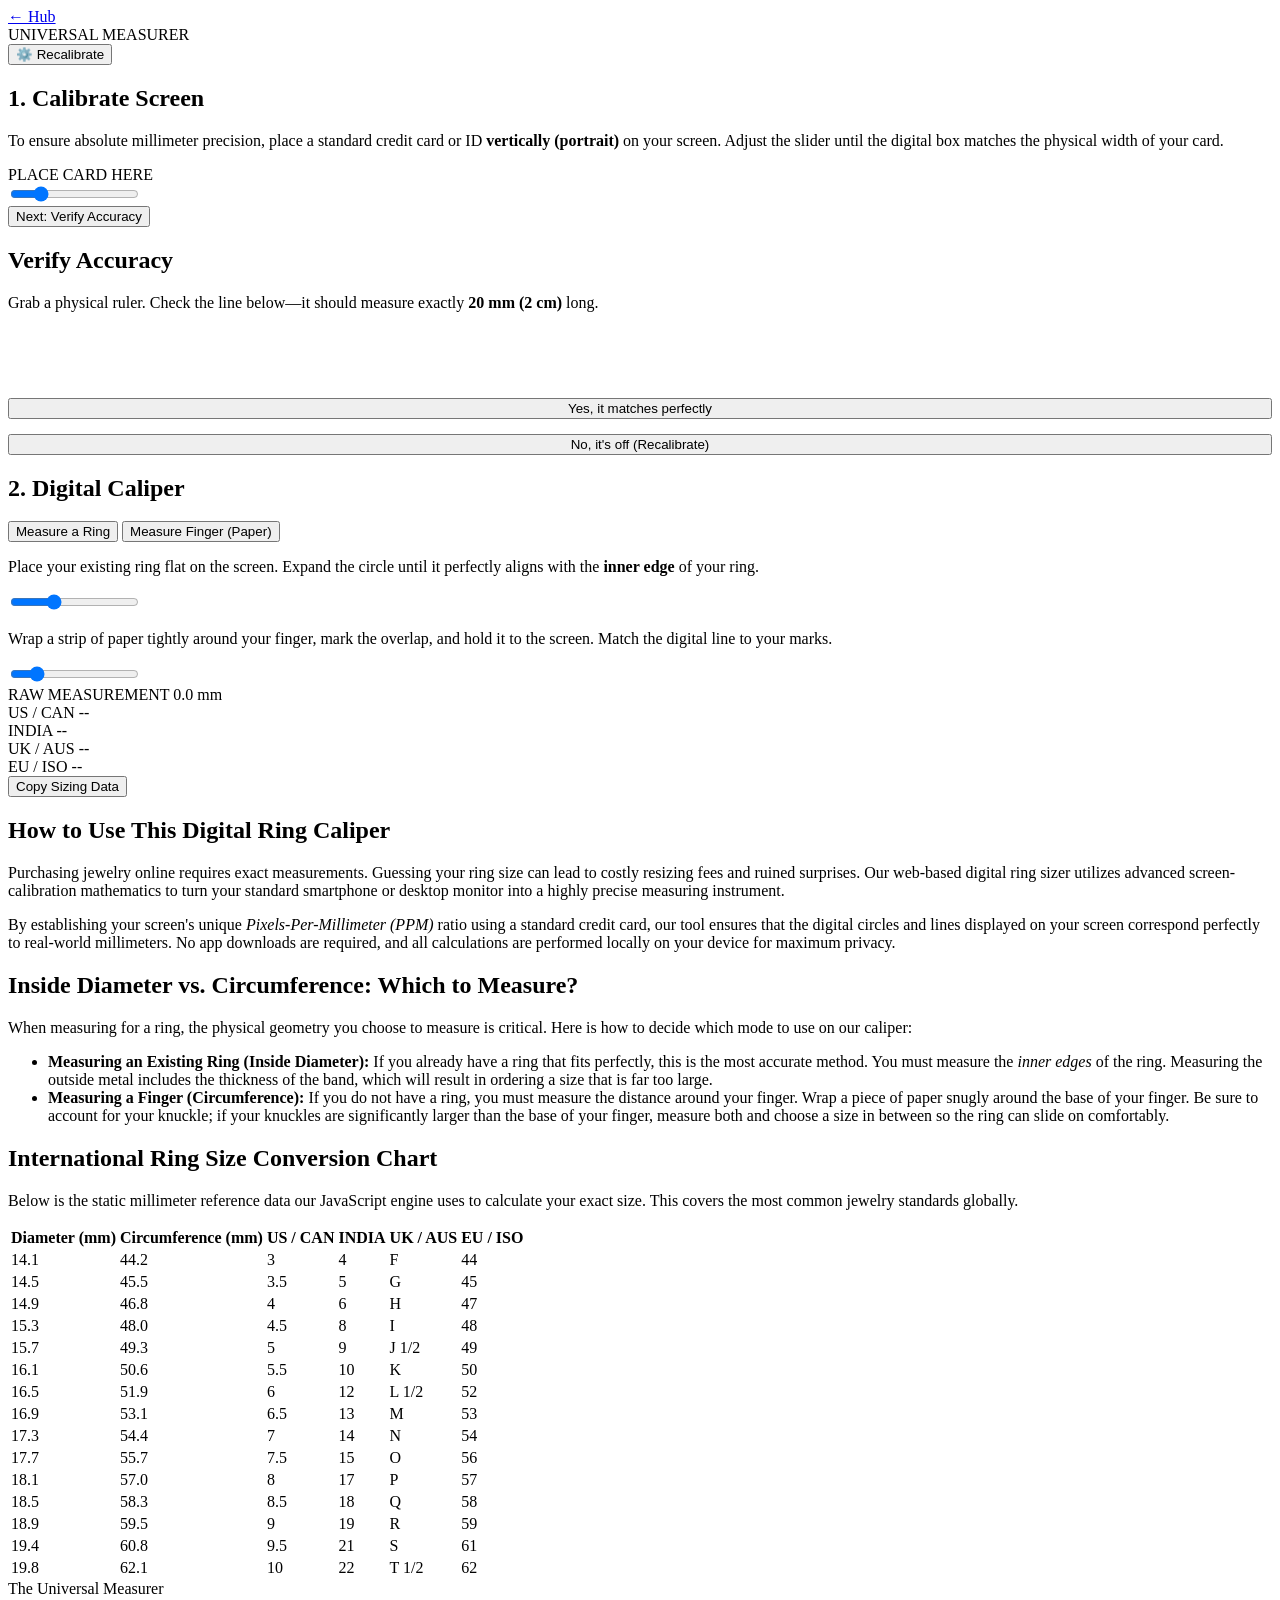
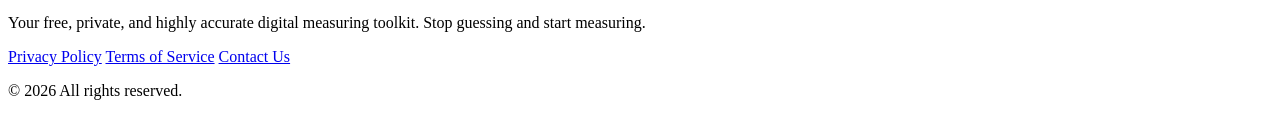
==== ringsizer/index.html @ 141aa98f "Add initial HTML structure for digital ring sizer" ====
<!DOCTYPE html>
<html lang="en">
<head>
    <meta charset="UTF-8">
    <meta name="viewport" content="width=device-width, initial-scale=1.0, maximum-scale=1.0, user-scalable=no">
    <title>Digital Ring Sizer | Precision Screen Caliper Tool</title>
    <meta name="description" content="Use our precise digital ring sizer to measure your exact ring size or finger circumference directly on your screen. Supports US, UK, EU, and India sizes.">
    <link rel="stylesheet" href="style.css">
</head>
<body>

       <header class="tool-header">
        <a href="../index.html" class="back-btn">
            <span class="arrow">&larr;</span> Hub
        </a>
        <div class="logo">UNIVERSAL MEASURER</div>
        <button id="btn-recalibrate" class="recalibrate-btn hidden">⚙️ Recalibrate</button>
    </header>


    <main>
        <section class="app-interface">
            <div class="app-container">
                
                <div id="step-calibration" class="tool-panel">
                    <h1 class="panel-title">1. Calibrate Screen</h1>
                    <p class="panel-instruction">To ensure absolute millimeter precision, place a standard credit card or ID <strong>vertically (portrait)</strong> on your screen. Adjust the slider until the digital box matches the physical width of your card.</p>
                    
                    <div class="calibration-zone">
                                                <div id="card-box" class="target-box vertical-card">
                            <div class="card-chip"></div>
                            <div class="card-text">PLACE CARD HERE</div>
                        </div>

                    </div>
                    
                    <div class="precision-slider-container">
                        <input type="range" id="calibrate-slider" class="precision-slider" min="100" max="600" value="200" aria-label="Calibrate screen scale">
                    </div>
                    
                    <button id="btn-to-verification" class="btn-graphite">Next: Verify Accuracy</button>
                </div>
                                <div id="step-verification" class="tool-panel hidden">
                    <h2 class="panel-title">Verify Accuracy</h2>
                    <p class="panel-instruction">Grab a physical ruler. Check the line below—it should measure exactly <strong>20 mm (2 cm)</strong> long.</p>
                    
                    <div class="calibration-zone" style="margin: 40px 0;">
                        <div id="verification-line" style="height: 6px; background-color: var(--primary-graphite); border-radius: 3px;"></div>
                    </div>
                    
                    <div style="display: flex; gap: 15px; flex-direction: column;">
                        <button id="btn-confirm-match" class="btn-graphite">Yes, it matches perfectly</button>
                        <button id="btn-recalibrate-now" class="btn-outline">No, it's off (Recalibrate)</button>
                    </div>
                </div>


                <div id="step-measurement" class="tool-panel hidden">
                    <h2 class="panel-title">2. Digital Caliper</h2>
                    
                    <div class="mode-toggles">
                        <button class="toggle-btn active" data-mode="ring">Measure a Ring</button>
                        <button class="toggle-btn" data-mode="paper">Measure Finger (Paper)</button>
                    </div>

                    <div id="mode-ring" class="measure-zone">
                        <p class="panel-instruction">Place your existing ring flat on the screen. Expand the circle until it perfectly aligns with the <strong>inner edge</strong> of your ring.</p>
                        <div id="ring-circle" class="target-circle"></div>
                        <div class="precision-slider-container">
                            <input type="range" id="ring-slider" class="precision-slider" min="30" max="250" value="100" aria-label="Adjust ring diameter">
                        </div>
                    </div>

                    <div id="mode-paper" class="measure-zone hidden">
                        <p class="panel-instruction">Wrap a strip of paper tightly around your finger, mark the overlap, and hold it to the screen. Match the digital line to your marks.</p>
                        <div id="paper-line" class="target-line"></div>
                        <div class="precision-slider-container">
                            <input type="range" id="paper-slider" class="precision-slider" min="100" max="400" value="150" aria-label="Adjust paper length">
                        </div>
                    </div>

                    <div class="digital-readout">
                        <div class="readout-header">
                            <span class="readout-label">RAW MEASUREMENT</span>
                            <span id="raw-measurement" class="readout-value mono-text">0.0 mm</span>
                        </div>
                        
                        <div class="readout-grid">
                            <div class="readout-item">
                                <span class="loc-label">US / CAN</span>
                                <span id="res-us" class="size-value mono-text">--</span>
                            </div>
                            <div class="readout-item">
                                <span class="loc-label">INDIA</span>
                                <span id="res-in" class="size-value mono-text">--</span>
                            </div>
                            <div class="readout-item">
                                <span class="loc-label">UK / AUS</span>
                                <span id="res-uk" class="size-value mono-text">--</span>
                            </div>
                            <div class="readout-item">
                                <span class="loc-label">EU / ISO</span>
                                <span id="res-eu" class="size-value mono-text">--</span>
                            </div>
                        </div>
                        
                        <button id="share-btn" class="btn-outline">Copy Sizing Data</button>
                    </div>
                </div>
            </div>
        </section>

        <section class="seo-content-section">
            <div class="content-wrapper">
                
                <article class="guide-article">
                    <h2>How to Use This Digital Ring Caliper</h2>
                    <p>Purchasing jewelry online requires exact measurements. Guessing your ring size can lead to costly resizing fees and ruined surprises. Our web-based digital ring sizer utilizes advanced screen-calibration mathematics to turn your standard smartphone or desktop monitor into a highly precise measuring instrument.</p>
                    <p>By establishing your screen's unique <em>Pixels-Per-Millimeter (PPM)</em> ratio using a standard credit card, our tool ensures that the digital circles and lines displayed on your screen correspond perfectly to real-world millimeters. No app downloads are required, and all calculations are performed locally on your device for maximum privacy.</p>
                </article>

                <article class="guide-article">
                    <h2>Inside Diameter vs. Circumference: Which to Measure?</h2>
                    <p>When measuring for a ring, the physical geometry you choose to measure is critical. Here is how to decide which mode to use on our caliper:</p>
                    <ul>
                        <li><strong>Measuring an Existing Ring (Inside Diameter):</strong> If you already have a ring that fits perfectly, this is the most accurate method. You must measure the <em>inner edges</em> of the ring. Measuring the outside metal includes the thickness of the band, which will result in ordering a size that is far too large.</li>
                        <li><strong>Measuring a Finger (Circumference):</strong> If you do not have a ring, you must measure the distance around your finger. Wrap a piece of paper snugly around the base of your finger. Be sure to account for your knuckle; if your knuckles are significantly larger than the base of your finger, measure both and choose a size in between so the ring can slide on comfortably.</li>
                    </ul>
                </article>

                <article class="guide-article table-article">
                    <h2>International Ring Size Conversion Chart</h2>
                    <p>Below is the static millimeter reference data our JavaScript engine uses to calculate your exact size. This covers the most common jewelry standards globally.</p>
                    
                    <div class="table-responsive">
                        <table class="data-table">
                            <thead>
                                <tr>
                                    <th>Diameter (mm)</th>
                                    <th>Circumference (mm)</th>
                                    <th>US / CAN</th>
                                    <th>INDIA</th>
                                    <th>UK / AUS</th>
                                    <th>EU / ISO</th>
                                </tr>
                            </thead>
                            <tbody>
                                <tr><td>14.1</td><td>44.2</td><td>3</td><td>4</td><td>F</td><td>44</td></tr>
                                <tr><td>14.5</td><td>45.5</td><td>3.5</td><td>5</td><td>G</td><td>45</td></tr>
                                <tr><td>14.9</td><td>46.8</td><td>4</td><td>6</td><td>H</td><td>47</td></tr>
                                <tr><td>15.3</td><td>48.0</td><td>4.5</td><td>8</td><td>I</td><td>48</td></tr>
                                <tr><td>15.7</td><td>49.3</td><td>5</td><td>9</td><td>J 1/2</td><td>49</td></tr>
                                <tr><td>16.1</td><td>50.6</td><td>5.5</td><td>10</td><td>K</td><td>50</td></tr>
                                <tr><td>16.5</td><td>51.9</td><td>6</td><td>12</td><td>L 1/2</td><td>52</td></tr>
                                <tr><td>16.9</td><td>53.1</td><td>6.5</td><td>13</td><td>M</td><td>53</td></tr>
                                <tr><td>17.3</td><td>54.4</td><td>7</td><td>14</td><td>N</td><td>54</td></tr>
                                <tr><td>17.7</td><td>55.7</td><td>7.5</td><td>15</td><td>O</td><td>56</td></tr>
                                <tr><td>18.1</td><td>57.0</td><td>8</td><td>17</td><td>P</td><td>57</td></tr>
                                <tr><td>18.5</td><td>58.3</td><td>8.5</td><td>18</td><td>Q</td><td>58</td></tr>
                                <tr><td>18.9</td><td>59.5</td><td>9</td><td>19</td><td>R</td><td>59</td></tr>
                                <tr><td>19.4</td><td>60.8</td><td>9.5</td><td>21</td><td>S</td><td>61</td></tr>
                                <tr><td>19.8</td><td>62.1</td><td>10</td><td>22</td><td>T 1/2</td><td>62</td></tr>
                            </tbody>
                        </table>
                    </div>
                </article>

            </div>
        </section>
    </main>
     <footer class="site-footer">
        <div class="footer-content">
            <div class="footer-brand">The Universal Measurer</div>
            <p>Your free, private, and highly accurate digital measuring toolkit. Stop guessing and start measuring.</p>
            <div class="footer-links">
                <a href="#">Privacy Policy</a>
                <a href="#">Terms of Service</a>
                <a href="#">Contact Us</a>
            </div>
            <p class="copyright">&copy; 2026 All rights reserved.</p>
        </div>
    </footer>

    <script src="script.js"></script>
</body>
</html>
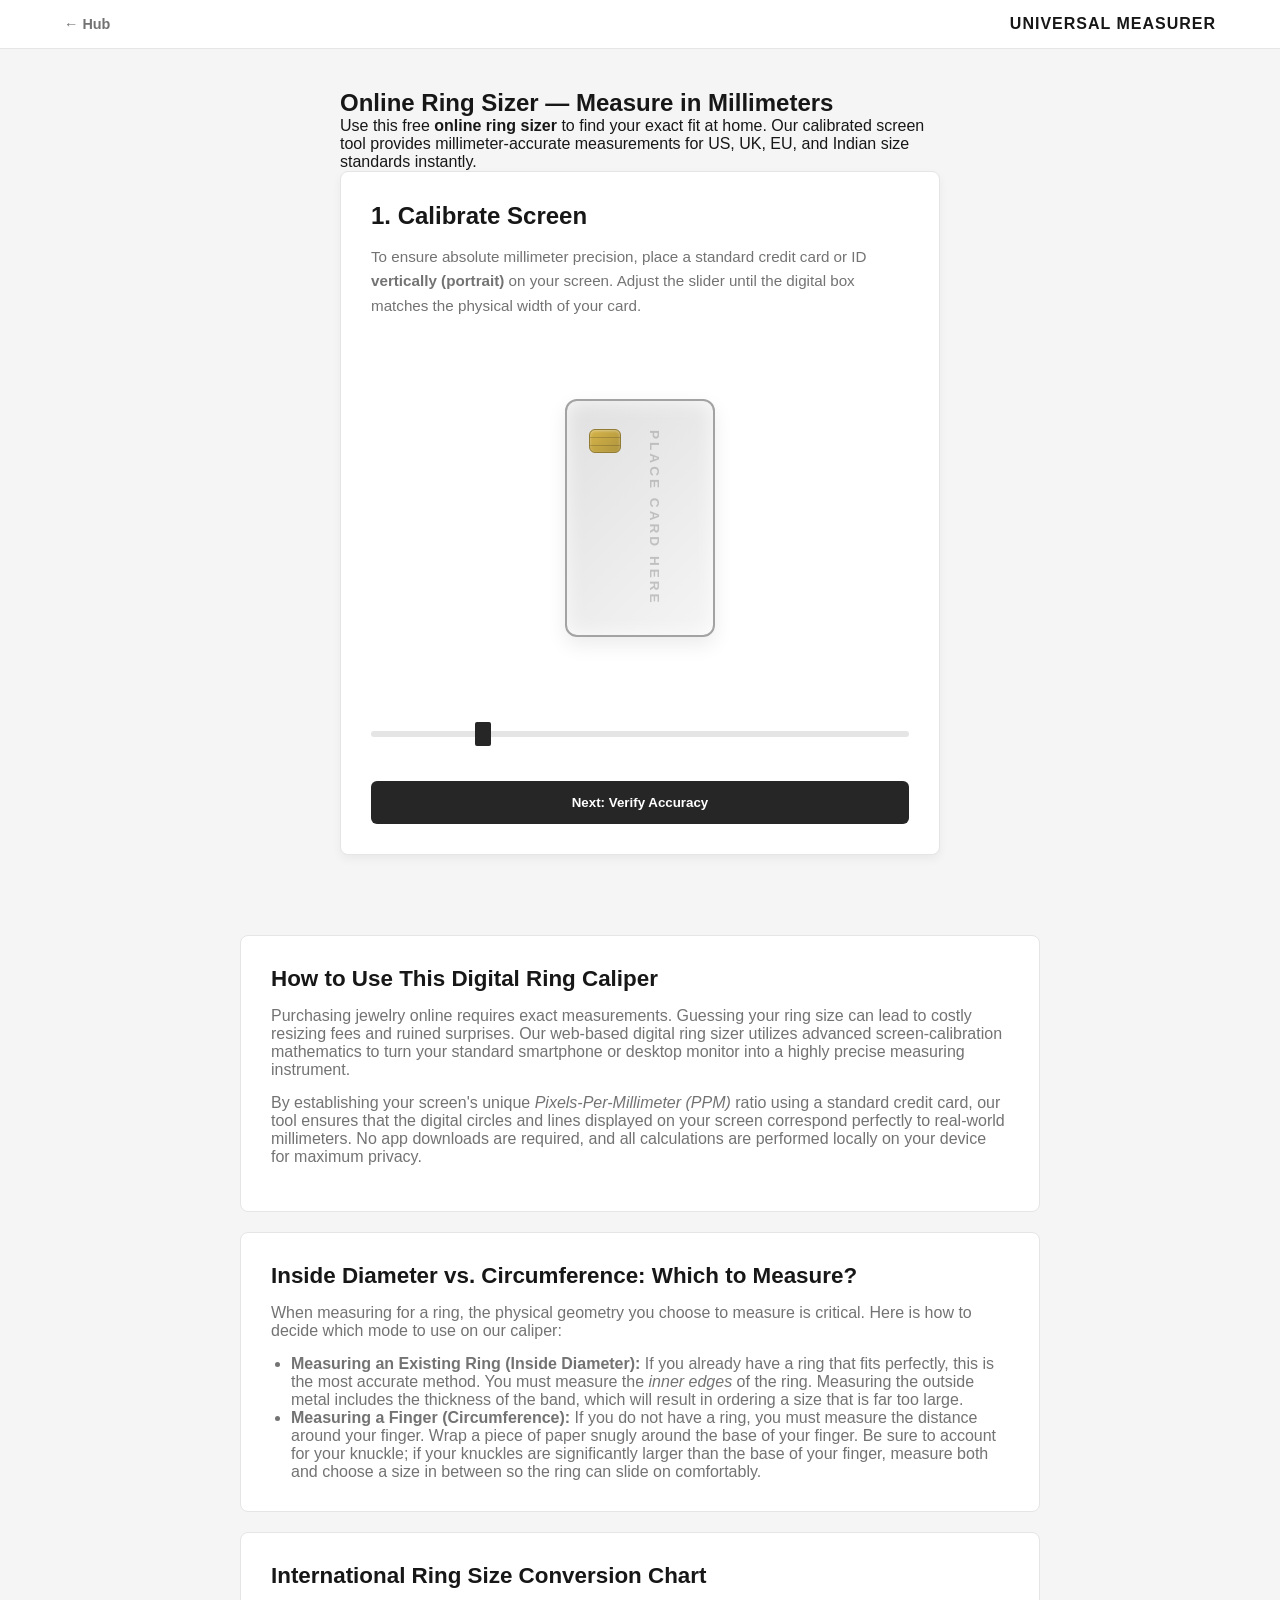
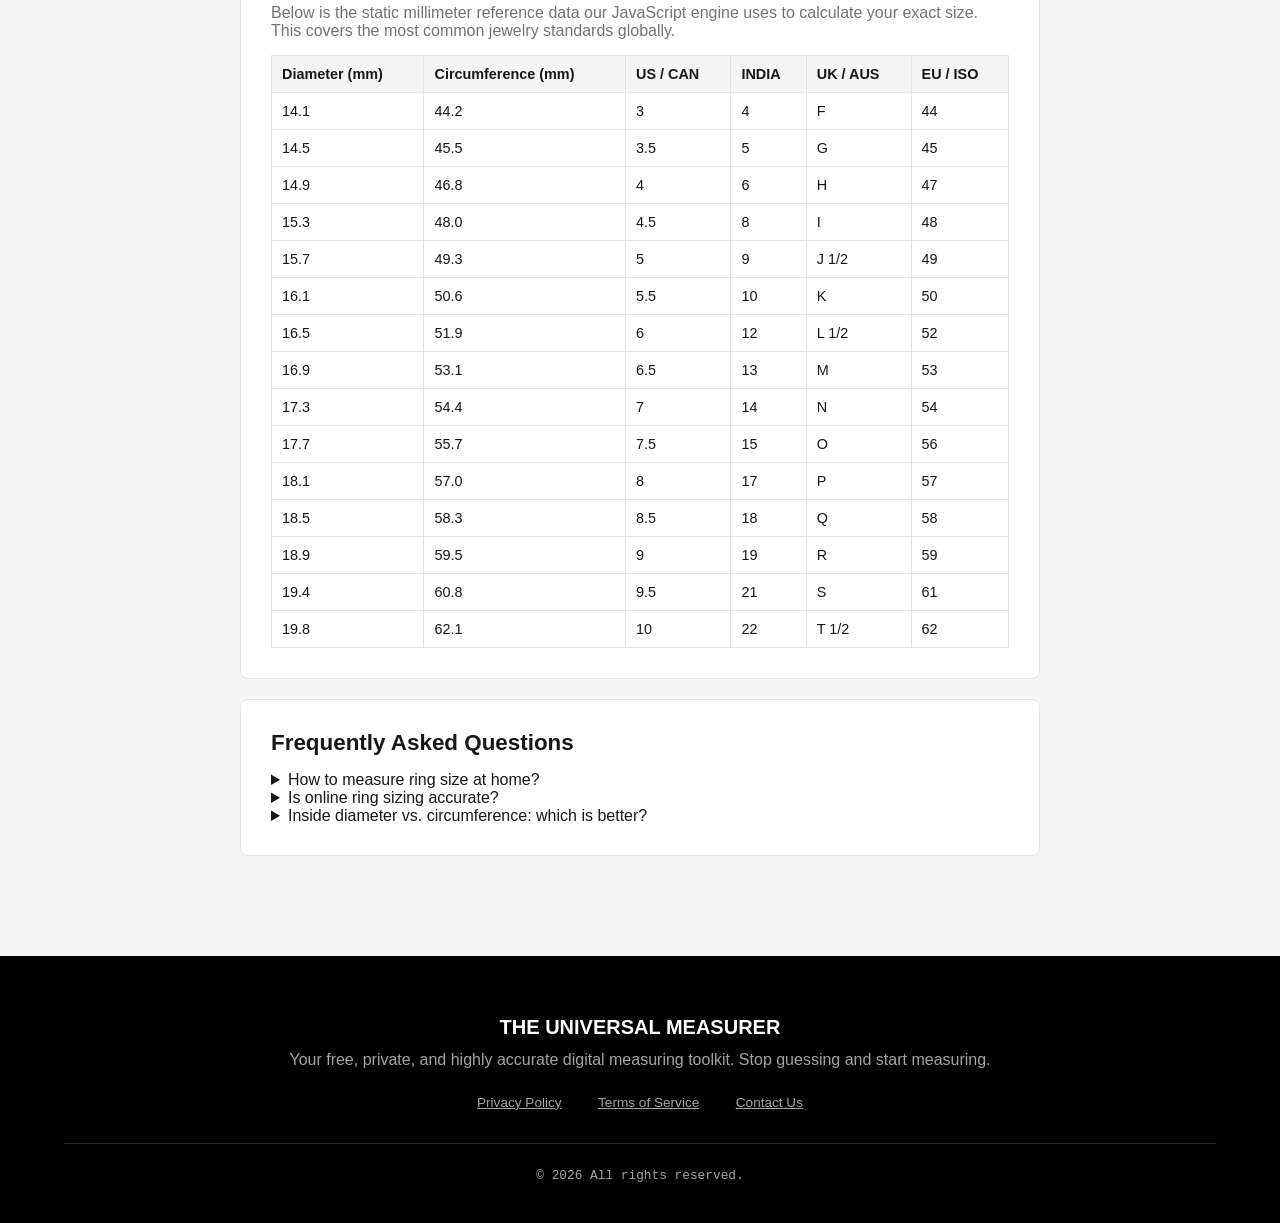
==== commit 1aaae83c: "Update index.html" ====
--- a/ringsizer/index.html
+++ b/ringsizer/index.html
@@ -5,7 +5,52 @@
     <meta name="viewport" content="width=device-width, initial-scale=1.0, maximum-scale=1.0, user-scalable=no">
     <title>Digital Ring Sizer | Precision Screen Caliper Tool</title>
     <meta name="description" content="Use our precise digital ring sizer to measure your exact ring size or finger circumference directly on your screen. Supports US, UK, EU, and India sizes.">
+    <link rel="canonical" href="https://universalsizer.vercel.app/ringsizer/">
+
     <link rel="stylesheet" href="style.css">
+      <script type="application/ld+json">
+    [
+      {
+        "@context": "https://schema.org",
+        "@type": "WebApplication",
+        "name": "Digital Ring Sizer",
+        "url": "https://universalsizer.vercel.app/ringsizer/",
+        "description": "Professional-grade digital/Online ring sizer and conversion tool. Measure diameter and circumference with screen calibration.",
+        "applicationCategory": "UtilitiesApplication",
+        "operatingSystem": "All"
+      },
+      {
+        "@context": "https://schema.org",
+        "@type": "FAQPage",
+        "mainEntity": [
+          {
+            "@type": "Question",
+            "name": "How to measure ring size at home?",
+            "acceptedAnswer": {
+              "@type": "Answer",
+              "text": "The most accurate way to measure at home is using a digital screen sizer. Calibrate your screen with a standard card to ensure 1:1 scale, then align an existing ring with the digital circle to find your inside diameter or use a paper strip to measure circumference."
+            }
+          },
+          {
+            "@type": "Question",
+            "name": "Is online ring sizing accurate?",
+            "acceptedAnswer": {
+              "@type": "Answer",
+              "text": "Yes, provided the screen is correctly calibrated. Our tool uses a physical reference (like a credit card) to calculate your screen's exact pixels-per-millimeter, ensuring digital measurements match real-world dimensions with high precision."
+            }
+          },
+          {
+            "@type": "Question",
+            "name": "Inside diameter vs. circumference: which is better?",
+            "acceptedAnswer": {
+              "@type": "Answer",
+              "text": "Inside diameter is generally more accurate if you have a ring that already fits well. Circumference (measuring the finger with paper) is a great alternative but requires a very tight wrap to avoid overestimating the size."
+            }
+          }
+        ]
+      }
+    ]
+    </script>
 </head>
 <body>
 
@@ -18,12 +63,17 @@
     </header>
 
 
-    <main>
-        <section class="app-interface">
-            <div class="app-container">
-                
-                <div id="step-calibration" class="tool-panel">
-                    <h1 class="panel-title">1. Calibrate Screen</h1>
+   <main>
+    <section class="app-interface">
+        <div class="app-container">
+            <h1 class="main-app-title">Online Ring Sizer — Measure in Millimeters</h1>
+            <p class="app-intro-text">
+    Use this free <strong>online ring sizer</strong> to find your exact fit at home. Our calibrated screen tool provides millimeter-accurate measurements for US, UK, EU, and Indian size standards instantly.
+</p>
+
+            <div id="step-calibration" class="tool-panel">
+                <h2 class="panel-title">1. Calibrate Screen</h2>
+
                     <p class="panel-instruction">To ensure absolute millimeter precision, place a standard credit card or ID <strong>vertically (portrait)</strong> on your screen. Adjust the slider until the digital box matches the physical width of your card.</p>
                     
                     <div class="calibration-zone">
@@ -164,6 +214,39 @@
                         </table>
                     </div>
                 </article>
+<article class="guide-article">
+    <h2>Frequently Asked Questions</h2>
+    <div class="faq-accordion">
+        
+        <div class="faq-item">
+            <details>
+                <summary>How to measure ring size at home?</summary>
+                <div class="faq-content">
+                    <p>The most accurate way to measure at home is using a digital screen sizer. Calibrate your screen with a standard card to ensure 1:1 scale, then align an existing ring with the digital circle to find your inside diameter or use a paper strip to measure circumference.</p>
+                </div>
+            </details>
+        </div>
+
+        <div class="faq-item">
+            <details>
+                <summary>Is online ring sizing accurate?</summary>
+                <div class="faq-content">
+                    <p>Yes, provided the screen is correctly calibrated. Our tool uses a physical reference (like a credit card) to calculate your screen's exact pixels-per-millimeter, ensuring digital measurements match real-world dimensions with high precision.</p>
+                </div>
+            </details>
+        </div>
+
+        <div class="faq-item">
+            <details>
+                <summary>Inside diameter vs. circumference: which is better?</summary>
+                <div class="faq-content">
+                    <p>Inside diameter is generally more accurate if you have a ring that already fits well. Circumference (measuring the finger with paper) is a great alternative but requires a very tight wrap to avoid overestimating the size.</p>
+                </div>
+            </details>
+        </div>
+
+    </div>
+</article>
 
             </div>
         </section>
@@ -182,5 +265,24 @@
     </footer>
 
     <script src="script.js"></script>
+  <script>
+// Prevent pinch-zoom on iOS Safari
+document.addEventListener('touchstart', function (event) {
+    if (event.touches.length > 1) {
+        event.preventDefault();
+    }
+}, { passive: false });
+
+// Prevent double-tap to zoom on iOS Safari
+let lastTouchEnd = 0;
+document.addEventListener('touchend', function (event) {
+    const now = (new Date()).getTime();
+    if (now - lastTouchEnd <= 300) {
+        event.preventDefault();
+    }
+    lastTouchEnd = now;
+}, false);
+</script>
+
 </body>
 </html>
--- a/ringsizer/style.css
+++ b/ringsizer/style.css
@@ -0,0 +1,181 @@
+/* ==========================================================================
+   RING SIZER - PRECISION THEME CSS
+   ========================================================================== */
+:root {
+    --bg-main: #f5f5f5;
+    --bg-panel: #ffffff;
+    --text-main: #171717;
+    --text-muted: #737373;
+    --primary-graphite: #262626;
+    --border-ui: #e5e5e5;
+    --font-ui: 'Inter', -apple-system, sans-serif;
+    --font-mono: 'Roboto Mono', 'Courier New', monospace;
+}
+
+* { margin: 0; padding: 0; box-sizing: border-box; }
+body { font-family: var(--font-ui); background-color: var(--bg-main); color: var(--text-main); }
+.hidden { display: none !important; }
+
+/* HEADER */
+.tool-header {
+    background: var(--bg-panel);
+    display: flex;
+    justify-content: space-between;
+    align-items: center;
+    padding: 15px 5%;
+    border-bottom: 1px solid var(--border-ui);
+    position: sticky; top: 0; z-index: 100;
+}
+.back-btn { color: var(--text-muted); text-decoration: none; font-weight: 600; font-size: 0.9rem; }
+.logo { font-weight: 800; font-size: 1rem; letter-spacing: 1px; }
+.recalibrate-btn { background: none; border: none; color: var(--text-muted); cursor: pointer; font-weight: 600; font-size: 0.85rem; }
+
+/* ==========================================================================
+   FOOTER
+   ========================================================================== */
+.site-footer {
+    background-color: #000000;
+    color: #a3a3a3;
+    text-align: center;
+    padding: 60px 5% 40px;
+}
+
+.footer-brand {
+    font-weight: 800;
+    font-size: 1.25rem;
+    text-transform: uppercase;
+    color: #ffffff;
+    margin-bottom: 12px;
+}
+
+.footer-links {
+    margin: 24px 0;
+}
+
+.footer-links a {
+    color: #a3a3a3;
+    margin: 0 16px;
+    font-size: 0.85rem;
+}
+
+.footer-links a:hover {
+    color: #ffffff;
+}
+
+.copyright {
+    font-size: 0.8rem;
+    font-family: var(--font-mono);
+    margin-top: 32px;
+    border-top: 1px solid #262626;
+    padding-top: 24px;
+}
+
+/* PANELS */
+.app-interface { padding: 40px 5%; }
+.app-container { max-width: 600px; margin: 0 auto; }
+.tool-panel { background: var(--bg-panel); padding: 30px; border-radius: 8px; border: 1px solid var(--border-ui); box-shadow: 0 4px 10px rgba(0,0,0,0.05); }
+.panel-title { font-size: 1.5rem; margin-bottom: 15px; font-weight: 700; }
+.panel-instruction { color: var(--text-muted); font-size: 0.95rem; margin-bottom: 25px; line-height: 1.6; }
+
+/* CALIBRATION ZONE (Strict Portrait Lock) */
+.calibration-zone { 
+    display: flex; 
+    justify-content: center; 
+    align-items: center;
+    margin-bottom: 30px; 
+    min-height: 350px; /* Gives the card room to grow */
+}
+
+/* The mathematically locked vertical card */
+.vertical-card { 
+    width: 150px; /* Base width, controlled by slider */
+    aspect-ratio: 53.98 / 85.6; /* PERFECT PHYSICAL RATIO */
+    background: linear-gradient(135deg, #e0e0e0 0%, #f5f5f5 100%);
+    border: 2px solid #a3a3a3; 
+    border-radius: 12px; 
+    position: relative;
+    transition: width 0.05s ease-out; 
+    box-shadow: inset 0 0 20px rgba(255,255,255,0.8), 0 8px 20px rgba(0,0,0,0.08);
+    display: flex;
+    align-items: center;
+    justify-content: center;
+}
+
+/* The Gold Chip Visual Cue */
+.card-chip {
+    position: absolute;
+    top: 12%; 
+    left: 15%;
+    width: 22%;
+    aspect-ratio: 4 / 3;
+    background: linear-gradient(135deg, #d4af37 0%, #aa8c2c 100%);
+    border-radius: 6px;
+    border: 1px solid #8a7020;
+    opacity: 0.9;
+    box-shadow: inset 0 1px 3px rgba(255,255,255,0.4);
+}
+
+/* Lines on the chip for realism */
+.card-chip::before, .card-chip::after {
+    content: '';
+    position: absolute;
+    width: 100%;
+    height: 1px;
+    background: rgba(0,0,0,0.2);
+    left: 0;
+}
+.card-chip::before { top: 33%; }
+.card-chip::after { top: 66%; }
+
+/* Vertical watermark text */
+.card-text {
+    writing-mode: vertical-rl;
+    text-orientation: mixed;
+    color: #a3a3a3;
+    font-size: 0.85rem;
+    font-weight: 700;
+    letter-spacing: 3px;
+    opacity: 0.6;
+    margin-left: 20%;
+}
+
+/* MEASURE ZONE */
+.measure-zone { display: flex; flex-direction: column; align-items: center; margin-bottom: 30px; }
+.target-circle { border: 2px solid var(--primary-graphite); border-radius: 50%; margin: 20px 0; transition: width 0.1s, height 0.1s; }
+.target-line { height: 4px; background-color: var(--primary-graphite); margin: 40px 0; transition: width 0.1s; border-radius: 2px; }
+
+/* BUTTONS & TOGGLES */
+.btn-graphite { width: 100%; padding: 14px; background: var(--primary-graphite); color: white; border: none; border-radius: 6px; font-weight: 700; cursor: pointer; margin-top: 10px; }
+.mode-toggles { display: flex; gap: 10px; margin-bottom: 25px; }
+.toggle-btn { flex: 1; padding: 10px; background: var(--bg-main); border: 1px solid var(--border-ui); border-radius: 6px; cursor: pointer; font-weight: 600; color: var(--text-muted); }
+.toggle-btn.active { background: var(--primary-graphite); color: white; border-color: var(--primary-graphite); }
+
+/* PRECISION SLIDERS */
+.precision-slider-container { width: 100%; margin: 20px 0 30px; }
+.precision-slider { -webkit-appearance: none; width: 100%; height: 6px; background: var(--border-ui); border-radius: 3px; outline: none; }
+.precision-slider::-webkit-slider-thumb { -webkit-appearance: none; appearance: none; width: 16px; height: 24px; background: var(--primary-graphite); cursor: pointer; border-radius: 2px; }
+
+/* DIGITAL READOUT */
+.digital-readout { background: var(--bg-main); border: 1px solid var(--border-ui); border-radius: 6px; padding: 20px; }
+.readout-header { display: flex; justify-content: space-between; border-bottom: 1px solid var(--border-ui); padding-bottom: 15px; margin-bottom: 15px; }
+.readout-label { font-weight: 700; font-size: 0.8rem; color: var(--text-muted); letter-spacing: 1px; }
+.mono-text { font-family: var(--font-mono); font-weight: 700; color: var(--primary-graphite); }
+#raw-measurement { font-size: 1.2rem; }
+.readout-grid { display: grid; grid-template-columns: 1fr 1fr; gap: 15px; margin-bottom: 20px; }
+.readout-item { display: flex; justify-content: space-between; align-items: center; background: var(--bg-panel); padding: 10px 15px; border-radius: 4px; border: 1px solid var(--border-ui); }
+.loc-label { font-size: 0.75rem; font-weight: 700; color: var(--text-muted); }
+.size-value { font-size: 1.1rem; }
+.btn-outline { width: 100%; padding: 12px; background: transparent; color: var(--primary-graphite); border: 1px solid var(--primary-graphite); border-radius: 6px; font-weight: 700; cursor: pointer; }
+
+/* SEO CONTENT */
+.seo-content-section { padding: 40px 5% 80px; }
+.content-wrapper { max-width: 800px; margin: 0 auto; }
+.guide-article { background: var(--bg-panel); padding: 30px; border-radius: 8px; border: 1px solid var(--border-ui); margin-bottom: 20px; }
+.guide-article h2 { font-size: 1.4rem; margin-bottom: 15px; }
+.guide-article p { color: var(--text-muted); margin-bottom: 15px; }
+.guide-article ul { margin-left: 20px; color: var(--text-muted); }
+.data-table { width: 100%; border-collapse: collapse; margin-top: 15px; font-size: 0.9rem; }
+.data-table th, .data-table td { border: 1px solid var(--border-ui); padding: 10px; text-align: left; }
+.data-table th { background: var(--bg-main); font-weight: 700; }
+
+
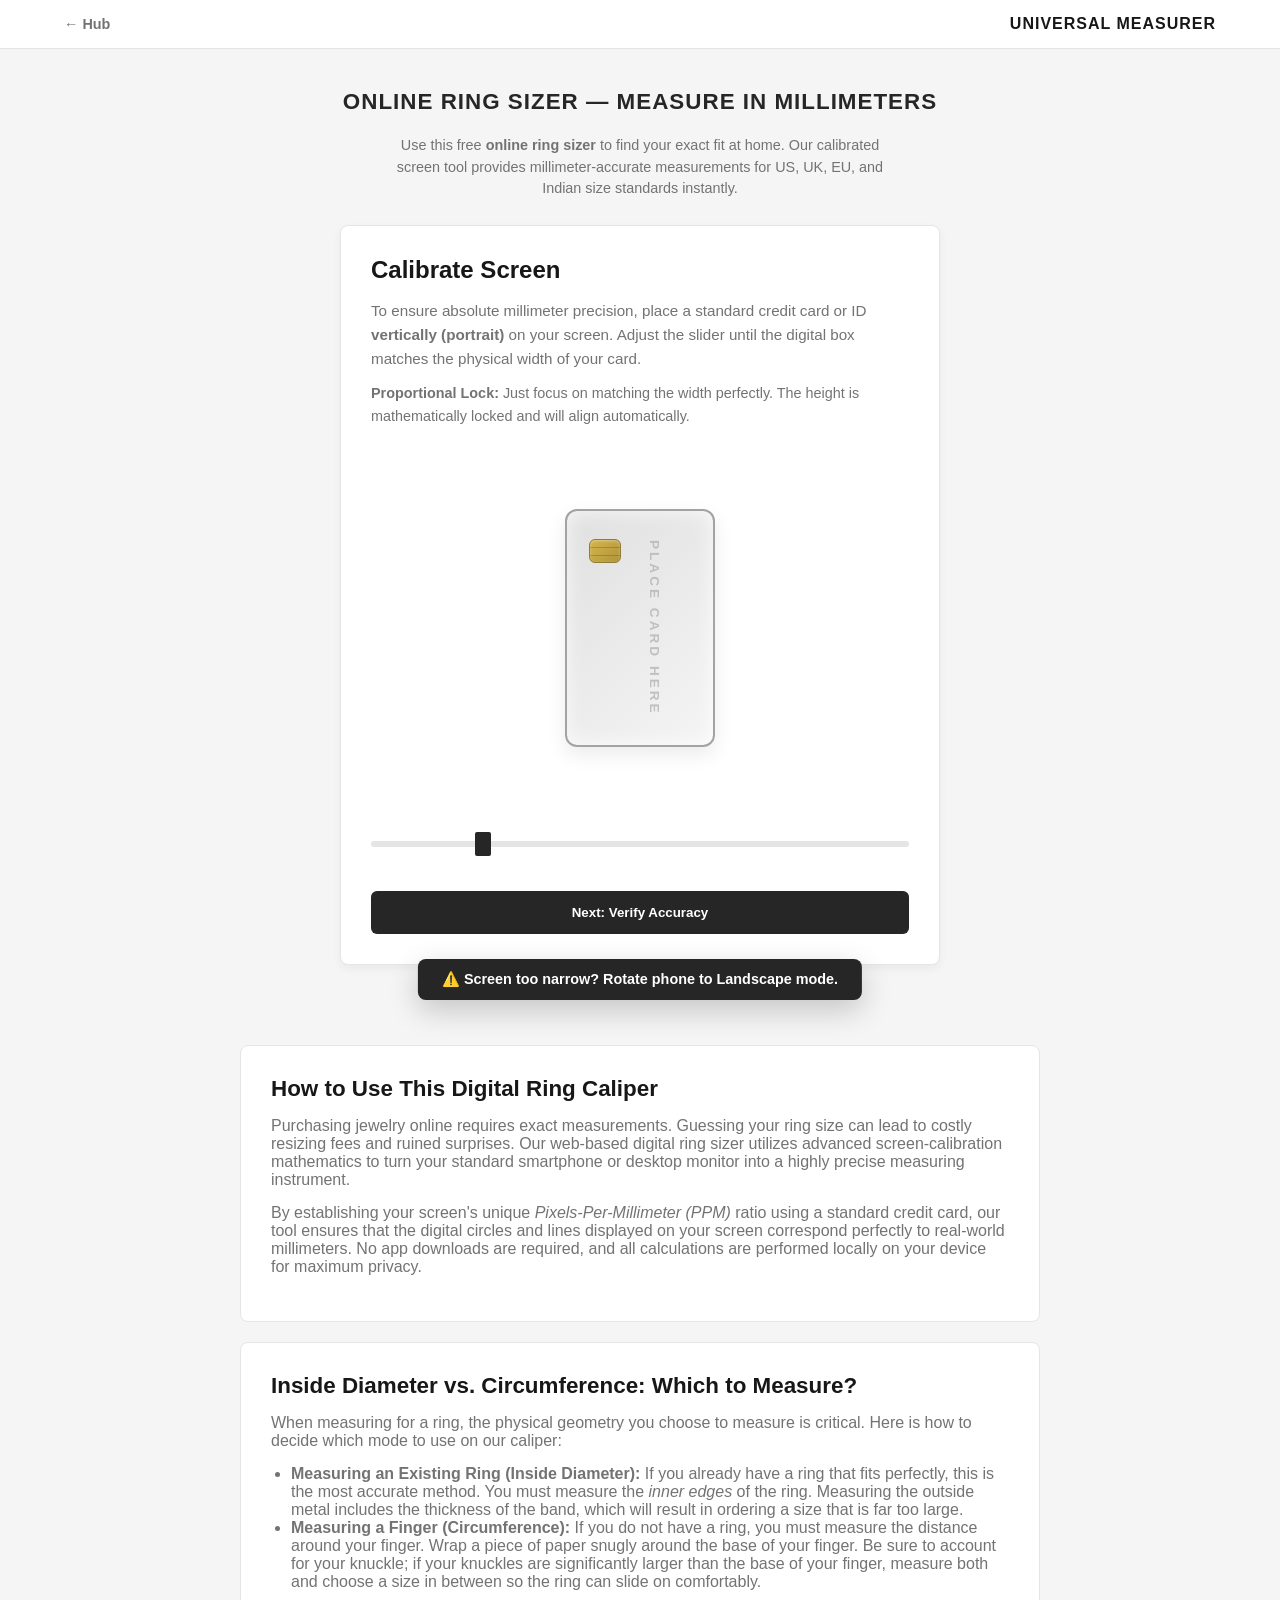
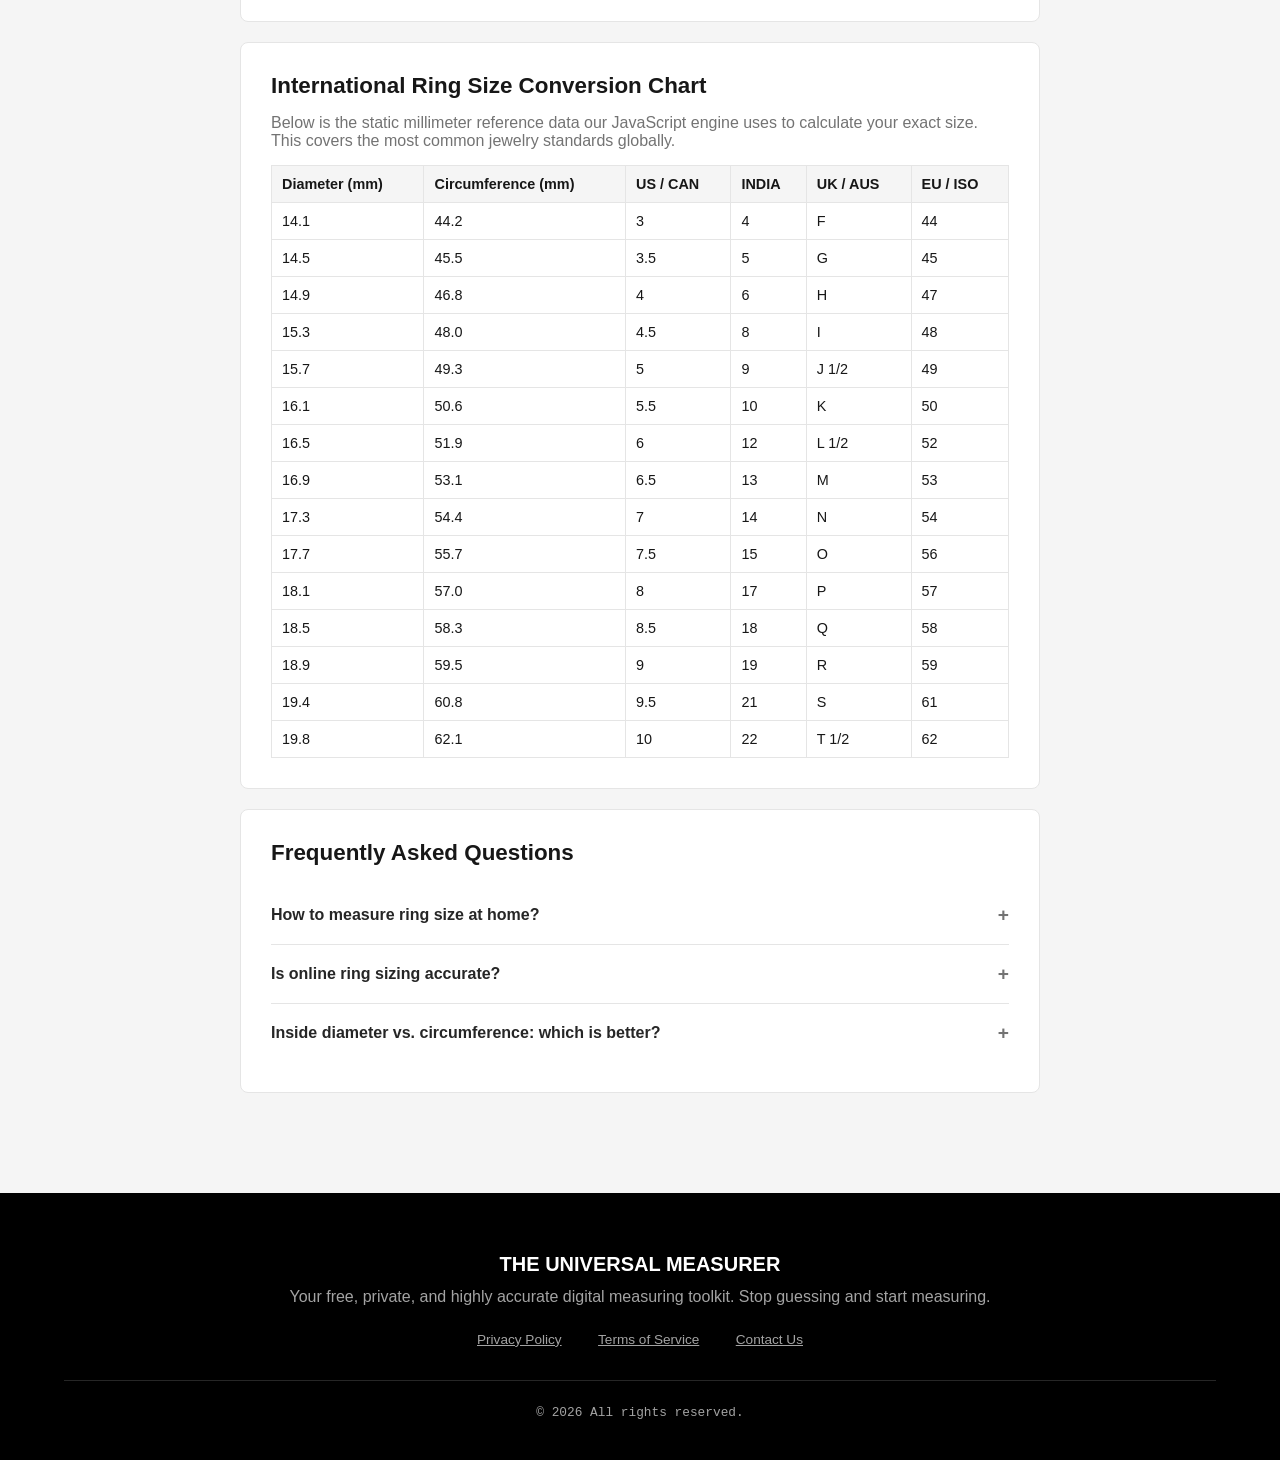
==== commit 56473f27: "Add files via upload" ====
--- a/ringsizer/index.html
+++ b/ringsizer/index.html
@@ -72,10 +72,11 @@
 </p>
 
             <div id="step-calibration" class="tool-panel">
-                <h2 class="panel-title">1. Calibrate Screen</h2>
+                <h2 class="panel-title"> Calibrate Screen</h2>
 
                     <p class="panel-instruction">To ensure absolute millimeter precision, place a standard credit card or ID <strong>vertically (portrait)</strong> on your screen. Adjust the slider until the digital box matches the physical width of your card.</p>
-                    
+ <p class="panel-instruction" style="font-size: 0.9rem; margin-top: -15px;"><strong>Proportional Lock:</strong> Just focus on matching the width perfectly. The height is mathematically locked and will align automatically.</p>
+   
                     <div class="calibration-zone">
                                                 <div id="card-box" class="target-box vertical-card">
                             <div class="card-chip"></div>
@@ -85,8 +86,8 @@
                     </div>
                     
                     <div class="precision-slider-container">
-                        <input type="range" id="calibrate-slider" class="precision-slider" min="100" max="600" value="200" aria-label="Calibrate screen scale">
-                    </div>
+                        <input type="range" id="calibrate-slider" class="precision-slider" min="100" max="600" step="0.1" value="200" aria-label="Calibrate screen scale">
+                </div>
                     
                     <button id="btn-to-verification" class="btn-graphite">Next: Verify Accuracy</button>
                 </div>
@@ -106,7 +107,7 @@
 
 
                 <div id="step-measurement" class="tool-panel hidden">
-                    <h2 class="panel-title">2. Digital Caliper</h2>
+                    <h2 class="panel-title"> Digital Caliper</h2>
                     
                     <div class="mode-toggles">
                         <button class="toggle-btn active" data-mode="ring">Measure a Ring</button>
@@ -115,17 +116,25 @@
 
                     <div id="mode-ring" class="measure-zone">
                         <p class="panel-instruction">Place your existing ring flat on the screen. Expand the circle until it perfectly aligns with the <strong>inner edge</strong> of your ring.</p>
+                      <div class="pro-tip">
+        <strong>Precision Tip:</strong> Close one eye and look <em>straight down</em> from directly above the ring. Looking at an angle through the phone's glass will distort the alignment.
+    </div>
                         <div id="ring-circle" class="target-circle"></div>
-                        <div class="precision-slider-container">
-                            <input type="range" id="ring-slider" class="precision-slider" min="30" max="250" value="100" aria-label="Adjust ring diameter">
-                        </div>
-                    </div>
+                         <div class="precision-slider-container" style="position: relative; padding-bottom: 35px;">
+        <input type="range" id="ring-slider" class="precision-slider" min="30" max="250" step="0.1" value="100" aria-label="Adjust ring diameter">
+        
+        <div id="human-range-bracket" class="range-bracket hidden">
+            <div class="bracket-line"></div>
+            <span class="bracket-text">TYPICAL ADULT RANGE</span>
+        </div>
+    </div>
+</div>
 
                     <div id="mode-paper" class="measure-zone hidden">
                         <p class="panel-instruction">Wrap a strip of paper tightly around your finger, mark the overlap, and hold it to the screen. Match the digital line to your marks.</p>
                         <div id="paper-line" class="target-line"></div>
                         <div class="precision-slider-container">
-                            <input type="range" id="paper-slider" class="precision-slider" min="100" max="400" value="150" aria-label="Adjust paper length">
+                            <input type="range" id="paper-slider" class="precision-slider" min="100" max="400" step="0.1" value="150" aria-label="Adjust paper length">
                         </div>
                     </div>
 
@@ -263,6 +272,11 @@
             <p class="copyright">&copy; 2026 All rights reserved.</p>
         </div>
     </footer>
+    <div id="landscape-toast" class="toast-notification">
+        ⚠️ Screen too narrow? Rotate phone to Landscape mode.
+    </div>
+
+    <script src="script.js"></script>
 
     <script src="script.js"></script>
   <script>
--- a/ringsizer/style.css
+++ b/ringsizer/style.css
@@ -29,6 +29,16 @@
 .back-btn { color: var(--text-muted); text-decoration: none; font-weight: 600; font-size: 0.9rem; }
 .logo { font-weight: 800; font-size: 1rem; letter-spacing: 1px; }
 .recalibrate-btn { background: none; border: none; color: var(--text-muted); cursor: pointer; font-weight: 600; font-size: 0.85rem; }
+
+.main-app-title {
+    font-size: 1.4rem; /* Smaller, professional size */
+    font-weight: 900;
+    color: var(--primary-graphite);
+    text-transform: uppercase;
+    letter-spacing: 1px;
+    margin-bottom: 20px;
+    text-align: center;
+}
 
 /* ==========================================================================
    FOOTER
@@ -144,6 +154,21 @@
 .target-circle { border: 2px solid var(--primary-graphite); border-radius: 50%; margin: 20px 0; transition: width 0.1s, height 0.1s; }
 .target-line { height: 4px; background-color: var(--primary-graphite); margin: 40px 0; transition: width 0.1s; border-radius: 2px; }
 
+.pro-tip {
+    background-color: var(--bg-main);
+    border-left: 3px solid var(--primary-graphite);
+    padding: 12px 15px;
+    margin-bottom: 20px;
+    font-size: 0.85rem;
+    color: var(--text-muted);
+    border-radius: 0 4px 4px 0;
+    text-align: left;
+    width: 100%;
+    line-height: 1.5;
+}
+.pro-tip strong {
+    color: var(--primary-graphite);
+}
 /* BUTTONS & TOGGLES */
 .btn-graphite { width: 100%; padding: 14px; background: var(--primary-graphite); color: white; border: none; border-radius: 6px; font-weight: 700; cursor: pointer; margin-top: 10px; }
 .mode-toggles { display: flex; gap: 10px; margin-bottom: 25px; }
@@ -178,4 +203,154 @@
 .data-table th, .data-table td { border: 1px solid var(--border-ui); padding: 10px; text-align: left; }
 .data-table th { background: var(--bg-main); font-weight: 700; }
 
-
+/* ==========================================================================
+   FIXED ZOOM LOCK (SCROLLABLE)
+   ========================================================================== */
+
+html, body {
+    /* Prevents the browser from resizing text when rotating the phone */
+    -webkit-text-size-adjust: 100%;
+    /* 'manipulation' allows scrolling and tapping, but disables pinch-zoom */
+    touch-action: manipulation; 
+}
+
+/* Ensure the app container stays scrollable but doesn't zoom */
+.app-container, .tool-panel {
+    touch-action: manipulation;
+}
+
+/* If you have specific sliders, we want to make sure they don't 
+   accidentally trigger a zoom if tapped quickly */
+input[type="range"] {
+    touch-action: none; /* Sliders only move left/right, no need for page gestures here */
+}
+
+/* ==========================================================================
+   FAQ ACCORDION STYLES
+   ========================================================================== */
+.faq-accordion {
+    margin-top: 20px;
+}
+
+.faq-item {
+    border-bottom: 1px solid var(--border-ui);
+}
+
+.faq-item:last-child {
+    border-bottom: none;
+}
+
+.faq-item summary {
+    padding: 18px 0;
+    font-weight: 600;
+    font-size: 1rem;
+    color: var(--primary-graphite);
+    cursor: pointer;
+    list-style: none; /* Removes default arrow */
+    display: flex;
+    justify-content: space-between;
+    align-items: center;
+}
+
+/* Custom arrow using a pseudo-element */
+.faq-item summary::after {
+    content: '+';
+    font-size: 1.2rem;
+    color: var(--text-muted);
+    transition: transform 0.3s ease;
+}
+
+.faq-item details[open] summary::after {
+    content: '−';
+    transform: rotate(180deg);
+}
+
+.faq-content {
+    padding-bottom: 18px;
+    line-height: 1.6;
+    color: var(--text-muted);
+    font-size: 0.95rem;
+}
+
+/* Remove default focus outline for a cleaner look */
+.faq-item summary:focus {
+    outline: none;
+}
+
+.app-intro-text {
+    max-width: 500px;
+    margin: 0 auto 25px; /* Centers it and adds space before the tool */
+    text-align: center;
+    font-size: 0.9rem;
+    line-height: 1.5;
+    color: var(--text-muted);
+    font-weight: 400;
+}
+/* ==========================================================================
+   DIMENSION BRACKET (TYPICAL RANGE)
+   ========================================================================== */
+.range-bracket {
+    position: absolute;
+    top: 28px; /* Positions it right under the slider track */
+    height: 12px;
+    pointer-events: none; /* Ensures the user can still click the slider through it */
+    display: flex;
+    flex-direction: column;
+    align-items: center;
+}
+
+.bracket-line {
+    width: 100%;
+    height: 6px;
+    border-left: 1px solid var(--text-muted);
+    border-right: 1px solid var(--text-muted);
+    border-bottom: 1px solid var(--text-muted);
+    opacity: 0.6;
+}
+
+.bracket-text {
+    font-size: 0.65rem;
+    font-weight: 700;
+    color: var(--text-muted);
+    letter-spacing: 0.5px;
+    margin-top: 5px;
+    white-space: nowrap;
+    opacity: 0.8;
+}
+
+/* ==========================================================================
+   TOAST NOTIFICATION
+   ========================================================================== */
+.toast-notification {
+    position: fixed;
+    bottom: -100px; /* Hidden off-screen by default */
+    left: 50%;
+    transform: translateX(-50%);
+    background: var(--primary-graphite);
+    color: #ffffff;
+    padding: 12px 24px;
+    border-radius: 8px;
+    font-size: 0.9rem;
+    font-weight: 600;
+    box-shadow: 0 10px 30px rgba(0,0,0,0.2);
+    transition: bottom 0.3s cubic-bezier(0.175, 0.885, 0.32, 1.275);
+    z-index: 1000;
+    text-align: center;
+    width: max-content;
+    max-width: 90vw;
+    pointer-events: none; /* Prevents it from blocking taps */
+}
+
+.toast-notification.show {
+    bottom: 30px; /* Slides up into view */
+}
+
+
+/* On very small phones, we shrink it a bit more to save space */
+@media (max-width: 480px) {
+    .app-intro-text {
+        font-size: 0.85rem;
+        margin-bottom: 15px;
+    }
+}
+
